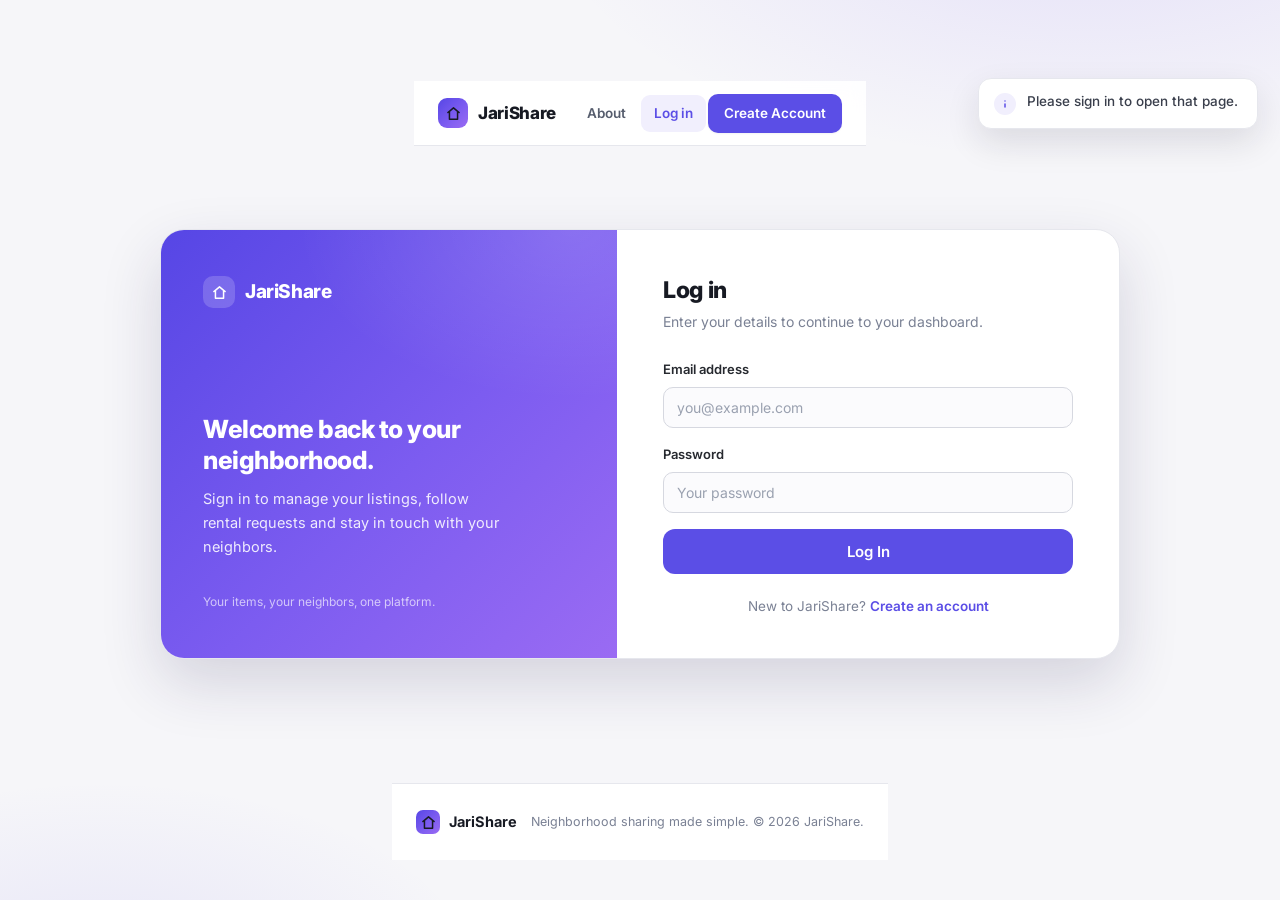
==== add-item.html @ c6f2d4e0 "Redesign JariShare UI/UX: professional design system, toast/modal flows, working item lifecycle" ====
<!DOCTYPE html>
<html lang="en" dir="ltr">
<head>
  <meta charset="UTF-8">
  <meta name="viewport" content="width=device-width, initial-scale=1.0">
  <title>JariShare — Post an Item</title>
  <link rel="icon" href="data:image/svg+xml,%3Csvg xmlns='http://www.w3.org/2000/svg' viewBox='0 0 32 32'%3E%3Crect width='32' height='32' rx='8' fill='%235B4EE6'/%3E%3Cpath d='M8 14.5 16 8l8 6.5M10.5 13.5V24h11V13.5' stroke='white' stroke-width='2.2' fill='none' stroke-linecap='round' stroke-linejoin='round'/%3E%3C/svg%3E">
  <link rel="preconnect" href="https://fonts.googleapis.com">
  <link rel="preconnect" href="https://fonts.gstatic.com" crossorigin>
  <link href="https://fonts.googleapis.com/css2?family=Inter:wght@400;500;600;700;800&display=swap" rel="stylesheet">
  <link rel="stylesheet" href="style.css">
</head>
<body id="page-add-item">

  <main class="page-shell">
    <a class="back-link" href="my-items.html">
      <svg width="13" height="13" viewBox="0 0 24 24" fill="none" stroke="currentColor" stroke-width="2.5" stroke-linecap="round" stroke-linejoin="round"><path d="m15 18-6-6 6-6"/></svg>
      My Items
    </a>

    <header class="page-header">
      <div>
        <h1 class="page-title" id="form-title">Post a new item</h1>
        <p class="page-subtitle" id="form-subtitle">Add a clear photo and the essentials — neighbors decide faster when they can see the item.</p>
      </div>
    </header>

    <form id="add-item-form" class="form-card" novalidate>

      <!-- Photo -->
      <div class="field">
        <label class="label">Photo</label>
        <label class="upload-box" id="upload-box" for="item-image-input">
          <input type="file" id="item-image-input" accept="image/*" hidden>
          <span class="upload-icon">
            <svg width="19" height="19" viewBox="0 0 24 24" fill="none" stroke="currentColor" stroke-width="2" stroke-linecap="round" stroke-linejoin="round"><path d="m22 15-4.5-4.5L6.5 21.5"/><rect x="2" y="2" width="20" height="20" rx="4"/><circle cx="8.5" cy="8.5" r="1.5"/></svg>
          </span>
          <span class="upload-title">Upload a photo</span>
          <span class="upload-hint">PNG or JPG — click to browse, or drag an image here</span>
        </label>
        <div class="preview-row" id="preview-row" hidden>
          <img id="image-preview" class="image-preview" alt="Selected photo preview">
          <div>
            <p class="preview-name">Photo selected</p>
            <p class="preview-meta">Click the box above to replace it</p>
          </div>
        </div>
      </div>

      <!-- Basics -->
      <div class="field">
        <label class="label" for="item-name">Item name <span class="req">*</span></label>
        <input type="text" id="item-name" class="input" placeholder="e.g. Cordless Drill, DSLR Camera…" required>
      </div>

      <div class="input-grid">
        <div class="field">
          <label class="label" for="item-category">Category</label>
          <select id="item-category" class="select">
            <option value="">Select…</option>
            <option value="Electronics">Electronics</option>
            <option value="Tools">Tools</option>
            <option value="Home & Kitchen">Home &amp; Kitchen</option>
            <option value="Outdoor">Outdoor</option>
            <option value="Other">Other</option>
          </select>
        </div>
        <div class="field">
          <label class="label" for="sharing-type">Sharing type</label>
          <select id="sharing-type" class="select">
            <option value="Rent">Rent</option>
            <option value="Borrow">Free borrow</option>
          </select>
        </div>
      </div>

      <div class="field">
        <label class="label" for="item-price">Price per day <span class="req">*</span></label>
        <div style="position:relative">
          <input type="number" id="item-price" class="input" min="0" step="1" placeholder="0" required style="padding-right:64px">
          <span style="position:absolute;right:14px;top:50%;transform:translateY(-50%);font-size:13px;color:var(--text-400);font-weight:600">EGP</span>
        </div>
        <p class="hint" id="price-hint">Set 0 if you're offering it for free.</p>
      </div>

      <!-- Details -->
      <div class="field">
        <label class="label" for="item-description">Description</label>
        <textarea id="item-description" class="textarea" rows="4" placeholder="Condition, accessories included, pickup spot, any usage rules…"></textarea>
      </div>

      <button type="submit" class="btn btn-primary btn-lg btn-block" id="save-item-btn">Publish Item</button>
    </form>
  </main>

  <script>
    let imageBase64 = "";
    let editIndex = null;
    const EDIT_FALLBACK = "images/tools.jpg.jpeg";

    const fileInput   = document.getElementById("item-image-input");
    const uploadBox   = document.getElementById("upload-box");
    const previewRow  = document.getElementById("preview-row");
    const imagePreview= document.getElementById("image-preview");
    const priceField  = document.getElementById("item-price");
    const sharingSel  = document.getElementById("sharing-type");
    const priceHint   = document.getElementById("price-hint");

    function logNotification(text) {
      const notifs = JSON.parse(localStorage.getItem("jariNotifications")) || [];
      notifs.unshift({ text: text, time: new Date().toLocaleString() });
      localStorage.setItem("jariNotifications", JSON.stringify(notifs.slice(0, 50)));
    }

    function showPreview(dataUrl) {
      imagePreview.src = dataUrl;
      previewRow.hidden = false;
    }

    function readFileAsDataURL(file) {
      const reader = new FileReader();
      reader.onload = function (e) {
        imageBase64 = e.target.result;
        showPreview(imageBase64);
      };
      reader.readAsDataURL(file);
    }

    /* Pick a photo */
    fileInput.addEventListener("change", function () {
      const file = fileInput.files[0];
      if (file && file.type.startsWith("image/")) readFileAsDataURL(file);
    });

    /* Drag & drop */
    ["dragover", "dragenter"].forEach(function (ev) {
      uploadBox.addEventListener(ev, function (e) {
        e.preventDefault();
        uploadBox.classList.add("dragging");
      });
    });
    ["dragleave", "dragend"].forEach(function (ev) {
      uploadBox.addEventListener(ev, function () { uploadBox.classList.remove("dragging"); });
    });
    uploadBox.addEventListener("drop", function (e) {
      e.preventDefault();
      uploadBox.classList.remove("dragging");
      const file = e.dataTransfer.files[0];
      if (file && file.type.startsWith("image/")) {
        const dt = new DataTransfer();
        dt.items.add(file);
        fileInput.files = dt.files;
        fileInput.dispatchEvent(new Event("change"));
      }
    });

    /* Free-borrow hint syncs with price */
    function syncPriceHint() {
      if (Number(priceField.value) === 0) {
        priceHint.textContent = "Listed for free — neighbors can borrow it at no cost.";
      } else {
        priceHint.textContent = "Set 0 if you're offering it for free.";
      }
    }
    priceField.addEventListener("input", syncPriceHint);

    /* Edit mode (?index=n) — prefill the form */
    (function loadForEdit() {
      const indexParam = new URLSearchParams(window.location.search).get("index");
      if (indexParam === null) return;

      const items = JSON.parse(localStorage.getItem("jariItems")) || [];
      const item  = items[Number(indexParam)];

      if (!item) return;
      editIndex = Number(indexParam);

      document.getElementById("form-title").textContent = "Edit item";
      document.getElementById("form-subtitle").textContent = "Update anything you like — the item keeps its current status.";
      document.getElementById("save-item-btn").textContent = "Save Changes";

      document.getElementById("item-name").value         = item.name;
      document.getElementById("item-category").value     = item.category || "";
      sharingSel.value                                   = item.sharingType === "Borrow" ? "Borrow" : "Rent";
      priceField.value                                   = item.price;
      document.getElementById("item-description").value  = item.description || "";

      if (item.image && item.image.startsWith("data:image")) {
        imageBase64 = item.image;
        showPreview(item.image);
      }
      syncPriceHint();
    })();

    /* Save */
    document.getElementById("add-item-form").addEventListener("submit", function (e) {
      e.preventDefault();

      const name = document.getElementById("item-name").value.trim();
      const price = priceField.value;

      if (name.length < 2) return Jari.toast("Please give the item a name.", "error");
      if (price === "") return Jari.toast("Please set a price per day (0 for free).", "error");

      const items = JSON.parse(localStorage.getItem("jariItems")) || [];

      if (editIndex !== null && items[editIndex]) {
        items[editIndex] = Object.assign({}, items[editIndex], {
          name: name,
          price: price,
          category: document.getElementById("item-category").value,
          sharingType: sharingSel.value,
          description: document.getElementById("item-description").value,
          image: imageBase64 || items[editIndex].image || EDIT_FALLBACK
        });
        logNotification('Your listing "' + name + '" was updated.');
        Jari.flash("Changes saved.");
      } else {
        items.push({
          name: name,
          price: price,
          category: document.getElementById("item-category").value,
          sharingType: sharingSel.value,
          description: document.getElementById("item-description").value,
          image: imageBase64 || EDIT_FALLBACK,
          status: "active"
        });
        logNotification('New listing "' + name + '" is now visible to neighbors.');
        Jari.flash("Your item is published and visible to neighbors.");
      }

      localStorage.setItem("jariItems", JSON.stringify(items));
      window.location.href = "my-items.html";
    });
  </script>

  <script src="components.js"></script>
</body>
</html>
---- style.css ----
/* ==========================================================
   JariShare Design System
   Palette: indigo primary, neutral slate scale, soft elevation
   ========================================================== */

:root {
  /* Brand */
  --primary: #5B4EE6;
  --primary-hover: #4A3DD1;
  --primary-soft: #F1EFFD;
  --primary-border: #DCD8F7;
  --gradient-brand: linear-gradient(135deg, #5646E5 0%, #7C5CF0 55%, #9A6BF3 100%);

  /* Status */
  --success: #15803D;
  --success-soft: #E7F6EC;
  --warning: #B45309;
  --warning-soft: #FEF3E2;
  --danger: #DC2626;
  --danger-soft: #FDECEC;
  --danger-border: #F8C9C9;

  /* Neutrals */
  --bg: #F6F6F9;
  --surface: #FFFFFF;
  --surface-2: #F1F2F6;
  --text-900: #171A23;
  --text-700: #3A3F4C;
  --text-600: #565D6D;
  --text-500: #7A8194;
  --text-400: #9AA1B0;
  --border: #E6E7ED;
  --border-strong: #D6D8E0;

  /* Elevation */
  --shadow-sm: 0 1px 2px rgba(23, 26, 35, 0.05);
  --shadow-md: 0 6px 18px rgba(23, 26, 35, 0.07);
  --shadow-lg: 0 14px 34px rgba(23, 26, 35, 0.11);
  --shadow-xl: 0 24px 60px rgba(37, 32, 79, 0.16);

  /* Shape */
  --r-sm: 8px;
  --r-md: 12px;
  --r-lg: 16px;
  --r-xl: 20px;
  --r-pill: 999px;

  --focus-ring: 0 0 0 3px rgba(91, 78, 230, 0.18);
}

* {
  margin: 0;
  padding: 0;
  box-sizing: border-box;
}

html { -webkit-text-size-adjust: 100%; }

body {
  font-family: "Inter", "Segoe UI", system-ui, -apple-system, sans-serif;
  background: var(--bg);
  color: var(--text-900);
  font-size: 15px;
  line-height: 1.6;
  -webkit-font-smoothing: antialiased;
  display: flex;
  flex-direction: column;
  min-height: 100vh;
}

img { display: block; max-width: 100%; }
a { color: var(--primary); }
button { font-family: inherit; }
h1, h2, h3, h4 { line-height: 1.25; letter-spacing: -0.015em; }

::selection { background: rgba(91, 78, 230, 0.2); }

/* ==========================================================
   Layout helpers
   ========================================================== */
.page-shell {
  width: 100%;
  max-width: 1040px;
  margin: 0 auto;
  padding: 34px 24px 60px;
  flex: 1;
}

.page-header {
  display: flex;
  align-items: flex-end;
  justify-content: space-between;
  gap: 18px;
  margin-bottom: 26px;
  flex-wrap: wrap;
}

.page-title { font-size: 26px; font-weight: 800; color: var(--text-900); }
.page-subtitle { font-size: 14px; color: var(--text-500); margin-top: 5px; max-width: 560px; }
.back-link {
  display: inline-flex; align-items: center; gap: 6px;
  font-size: 13px; font-weight: 600; color: var(--text-500);
  text-decoration: none; margin-bottom: 14px; transition: color .15s;
}
.back-link:hover { color: var(--primary); }

/* ==========================================================
   Buttons
   ========================================================== */
.btn {
  display: inline-flex; align-items: center; justify-content: center; gap: 8px;
  border: 0; cursor: pointer; text-decoration: none;
  padding: 11px 18px; border-radius: 10px;
  font-size: 14px; font-weight: 600; letter-spacing: 0;
  transition: background .18s, color .18s, border-color .18s, box-shadow .18s, transform .1s;
  white-space: nowrap;
}
.btn:active { transform: translateY(1px); }
.btn:focus-visible { outline: none; box-shadow: var(--focus-ring); }

.btn-primary { background: var(--primary); color: #fff; }
.btn-primary:hover { background: var(--primary-hover); box-shadow: var(--shadow-md); }
.btn-outline { background: var(--surface); color: var(--text-700); border: 1px solid var(--border-strong); }
.btn-outline:hover { border-color: var(--primary); color: var(--primary); background: var(--primary-soft); }
.btn-ghost { background: transparent; color: var(--text-600); }
.btn-ghost:hover { background: var(--surface-2); color: var(--text-900); }
.btn-danger { background: var(--danger-soft); color: var(--danger); }
.btn-danger:hover { background: #FAD9D9; }
.btn-danger-solid { background: var(--danger); color: #fff; }
.btn-danger-solid:hover { background: #C11C1C; box-shadow: var(--shadow-md); }
.btn-lg { padding: 13px 22px; font-size: 15px; border-radius: 12px; }
.btn-sm { padding: 8px 14px; font-size: 13px; border-radius: 9px; }
.btn-block { width: 100%; }

/* ==========================================================
   Forms
   ========================================================== */
.field { margin-bottom: 16px; }
.label { display: block; font-size: 13px; font-weight: 600; color: var(--text-800, #26292f); margin-bottom: 7px; }
.label .req { color: var(--text-400); font-weight: 500; }

.input, .select, .textarea {
  width: 100%; padding: 11px 13px;
  border: 1px solid var(--border-strong); border-radius: 10px;
  background: #FBFBFD; color: var(--text-900);
  font-size: 14px; font-family: inherit; outline: none;
  transition: border-color .18s, box-shadow .18s, background .18s;
}
.textarea { resize: vertical; min-height: 92px; }
.input:focus, .select:focus, .textarea:focus {
  background: #fff; border-color: var(--primary); box-shadow: var(--focus-ring);
}
.input::placeholder, .textarea::placeholder { color: var(--text-400); }

.select {
  appearance: none;
  background-image: url("data:image/svg+xml,%3Csvg xmlns='http://www.w3.org/2000/svg' width='12' height='12' viewBox='0 0 24 24' fill='none' stroke='%237A8194' stroke-width='2.5' stroke-linecap='round' stroke-linejoin='round'%3E%3Cpath d='m6 9 6 6 6-6'/%3E%3C/svg%3E");
  background-repeat: no-repeat;
  background-position: right 13px center;
  padding-right: 36px;
}

.input-grid { display: grid; grid-template-columns: 1fr 1fr; gap: 14px; }
.hint { font-size: 12px; color: var(--text-500); margin-top: 6px; }

/* ==========================================================
   Cards & shared surfaces
   ========================================================== */
.card {
  background: var(--surface);
  border: 1px solid var(--border);
  border-radius: var(--r-lg);
  box-shadow: var(--shadow-sm);
}

/* ==========================================================
   Navbar (injected by components.js)
   ========================================================== */
.navbar {
  position: sticky; top: 0; z-index: 900;
  background: rgba(255, 255, 255, 0.92);
  backdrop-filter: blur(10px);
  border-bottom: 1px solid var(--border);
}
.navbar-inner {
  max-width: 1120px; margin: 0 auto; padding: 0 24px;
  height: 64px; display: flex; align-items: center; justify-content: space-between; gap: 18px;
}
.nav-brand {
  display: inline-flex; align-items: center; gap: 10px;
  font-size: 17px; font-weight: 800; color: var(--text-900); text-decoration: none;
  letter-spacing: -0.02em;
}
.brand-mark {
  width: 30px; height: 30px; border-radius: 9px;
  background: var(--gradient-brand);
  display: grid; place-items: center; flex: none;
}
.nav-links { display: flex; align-items: center; gap: 2px; flex-wrap: wrap; }
.nav-link {
  padding: 8px 13px; border-radius: 9px;
  font-size: 13.5px; font-weight: 600; color: var(--text-600); text-decoration: none;
  transition: color .15s, background .15s;
}
.nav-link:hover { color: var(--primary); background: var(--primary-soft); }
.nav-link.active { color: var(--primary); background: var(--primary-soft); }
.nav-logout {
  padding: 8px 13px; border-radius: 9px; border: 0; background: none; cursor: pointer;
  font-size: 13.5px; font-weight: 600; color: var(--text-500); transition: color .15s, background .15s;
  font-family: inherit;
}
.nav-logout:hover { color: var(--danger); background: var(--danger-soft); }
.btn-nav-add {
  padding: 9px 16px; border-radius: 10px;
  background: var(--primary); color: #fff !important;
  font-size: 13.5px; font-weight: 600; text-decoration: none;
  transition: background .18s, box-shadow .18s;
  box-shadow: var(--shadow-sm);
}
.btn-nav-add:hover { background: var(--primary-hover); box-shadow: var(--shadow-md); color: #fff !important; }
.nav-divider { width: 1px; height: 22px; background: var(--border); margin: 0 8px; }

/* ==========================================================
   Footer (injected by components.js)
   ========================================================== */
.footer { background: var(--surface); border-top: 1px solid var(--border); margin-top: auto; }
.footer-inner {
  max-width: 1120px; margin: 0 auto; padding: 26px 24px;
  display: flex; align-items: center; justify-content: space-between; gap: 14px; flex-wrap: wrap;
}
.footer-brand { display: inline-flex; align-items: center; gap: 9px; font-weight: 700; font-size: 14.5px; color: var(--text-900); }
.footer-brand .brand-mark { width: 24px; height: 24px; border-radius: 7px; }
.footer-copy { font-size: 12.5px; color: var(--text-500); }

/* ==========================================================
   Toasts (injected by components.js)
   ========================================================== */
.toast-wrap {
  position: fixed; top: 78px; right: 22px; z-index: 1400;
  display: flex; flex-direction: column; gap: 10px; pointer-events: none;
}
.toast {
  display: flex; align-items: flex-start; gap: 11px;
  min-width: 280px; max-width: 360px;
  background: var(--surface); border: 1px solid var(--border);
  border-radius: 13px; box-shadow: var(--shadow-lg);
  padding: 13px 15px;
  animation: toast-in .28s cubic-bezier(.2, .9, .3, 1.2);
  pointer-events: auto;
}
.toast.leaving { animation: toast-out .24s ease forwards; }
.toast-icon {
  width: 22px; height: 22px; border-radius: 50%; flex: none;
  display: grid; place-items: center; margin-top: 1px;
}
.toast-msg { font-size: 13.5px; font-weight: 500; color: var(--text-700); line-height: 1.45; }
.toast-success .toast-icon { background: var(--success-soft); color: var(--success); }
.toast-error .toast-icon { background: var(--danger-soft); color: var(--danger); }
.toast-info .toast-icon { background: var(--primary-soft); color: var(--primary); }
@keyframes toast-in { from { opacity: 0; transform: translateY(-8px) scale(.97); } to { opacity: 1; transform: none; } }
@keyframes toast-out { to { opacity: 0; transform: translateY(-6px); } }

/* ==========================================================
   Modal confirm (injected by components.js)
   ========================================================== */
.modal-overlay {
  position: fixed; inset: 0; z-index: 1500;
  background: rgba(18, 16, 40, 0.5);
  display: grid; place-items: center; padding: 20px;
  animation: fade-in .16s ease;
}
.modal-card {
  width: min(420px, 100%);
  background: var(--surface); border-radius: 18px;
  box-shadow: var(--shadow-xl);
  padding: 26px;
  animation: modal-in .2s cubic-bezier(.2, .9, .3, 1.15);
}
.modal-title { font-size: 17px; font-weight: 700; color: var(--text-900); }
.modal-text { font-size: 14px; color: var(--text-600); margin-top: 9px; line-height: 1.6; }
.modal-actions { display: flex; justify-content: flex-end; gap: 10px; margin-top: 24px; }
@keyframes fade-in { from { opacity: 0; } }
@keyframes modal-in { from { opacity: 0; transform: translateY(10px) scale(.98); } to { opacity: 1; transform: none; } }

/* ==========================================================
   Auth pages — Register & Login (split card)
   ========================================================== */
.auth-page {
  min-height: 100vh;
  display: grid; place-items: center;
  padding: 40px 20px;
  background:
    radial-gradient(900px 420px at 85% -10%, rgba(122, 92, 243, 0.14), transparent 60%),
    radial-gradient(700px 380px at 8% 110%, rgba(91, 78, 230, 0.10), transparent 55%),
    var(--bg);
}

.auth-card {
  display: flex;
  width: 100%; max-width: 960px;
  background: var(--surface);
  border: 1px solid var(--border);
  border-radius: 24px; overflow: hidden;
  box-shadow: var(--shadow-xl);
}

.auth-banner {
  flex: 1;
  background: var(--gradient-brand);
  color: #fff;
  padding: 46px 42px;
  display: flex; flex-direction: column;
  position: relative;
}
.auth-banner::after {
  content: ""; position: absolute; inset: 0;
  background: radial-gradient(420px 260px at 90% 0%, rgba(255,255,255,.14), transparent 65%);
  pointer-events: none;
}
.auth-brand {
  display: inline-flex; align-items: center; gap: 10px;
  font-size: 19px; font-weight: 800; letter-spacing: -0.02em;
  position: relative; z-index: 1;
}
.auth-brand .brand-mark { background: rgba(255,255,255,.18); width: 32px; height: 32px; border-radius: 10px; }
.auth-banner-main { margin-top: auto; position: relative; z-index: 1; }
.auth-banner-title { font-size: 25px; font-weight: 800; letter-spacing: -0.02em; margin-bottom: 10px; }
.auth-banner-text { font-size: 14.5px; line-height: 1.65; color: rgba(255,255,255,.88); max-width: 300px; }
.auth-points { list-style: none; margin-top: 26px; display: flex; flex-direction: column; gap: 13px; position: relative; z-index: 1; }
.auth-points li { display: flex; align-items: flex-start; gap: 10px; font-size: 13.5px; font-weight: 500; color: rgba(255,255,255,.94); }
.point-icon {
  width: 19px; height: 19px; border-radius: 50%; flex: none; margin-top: 1px;
  background: rgba(255,255,255,.18);
  display: grid; place-items: center;
}
.auth-banner-foot { margin-top: 34px; font-size: 12px; color: rgba(255,255,255,.66); position: relative; z-index: 1; }

.auth-form-side {
  flex: 1.1;
  padding: 46px 46px 40px;
  display: flex; flex-direction: column; justify-content: center;
}
.auth-title { font-size: 23px; font-weight: 800; color: var(--text-900); letter-spacing: -0.02em; }
.auth-subtitle { font-size: 14px; color: var(--text-500); margin: 6px 0 26px; }
.auth-alt {
  margin-top: 22px; font-size: 13.5px; color: var(--text-500); text-align: center;
}
.auth-alt a { color: var(--primary); font-weight: 600; text-decoration: none; }
.auth-alt a:hover { text-decoration: underline; }

/* ==========================================================
   Add Item page
   ========================================================== */
.form-card {
  width: 100%; max-width: 720px;
  margin: 0 auto;
  background: var(--surface);
  border: 1px solid var(--border);
  border-radius: var(--r-xl);
  box-shadow: var(--shadow-sm);
  padding: 32px;
}

.upload-box {
  border: 2px dashed #C9C2F4;
  background: #F8F7FF;
  border-radius: var(--r-lg);
  padding: 34px 20px;
  text-align: center;
  cursor: pointer;
  transition: border-color .18s, background .18s;
  display: block;
  margin-bottom: 16px;
}
.upload-box:hover, .upload-box.dragging { border-color: var(--primary); background: #F0EDFF; }
.upload-icon {
  width: 44px; height: 44px; margin: 0 auto 12px;
  border-radius: 50%;
  background: var(--primary-soft); color: var(--primary);
  display: grid; place-items: center;
}
.upload-title { font-size: 14px; font-weight: 700; color: var(--primary); }
.upload-hint { font-size: 12.5px; color: var(--text-500); margin-top: 5px; }
.preview-row { display: flex; align-items: center; gap: 12px; margin: -6px 0 18px; }
.image-preview {
  width: 88px; height: 88px;
  border-radius: var(--r-md); object-fit: cover;
  border: 1px solid var(--border);
  background: var(--surface-2);
}
.preview-name { font-size: 13px; font-weight: 600; color: var(--text-700); }
.preview-meta { font-size: 12px; color: var(--text-500); margin-top: 3px; }

/* ==========================================================
   My Items page
   ========================================================== */
.tabs {
  display: inline-flex;
  background: var(--surface-2);
  border-radius: 12px;
  padding: 4px; gap: 2px;
  margin-bottom: 22px;
}
.tab {
  border: 0; background: transparent; cursor: pointer;
  padding: 8px 16px; border-radius: 9px;
  font-size: 13px; font-weight: 600; color: var(--text-600);
  transition: color .15s;
  display: inline-flex; align-items: center; gap: 7px;
  font-family: inherit;
}
.tab:hover { color: var(--text-900); }
.tab.active { background: var(--surface); color: var(--text-900); box-shadow: var(--shadow-sm); }
.tab .dot { width: 8px; height: 8px; border-radius: 50%; display: inline-block; }
.dot-all { background: var(--text-400); }
.dot-active { background: #22C55E; }
.dot-pending { background: #F59E0B; }
.dot-unavailable { background: #B6BCC9; }

.items-list { display: flex; flex-direction: column; gap: 12px; }
.item-card {
  display: flex; align-items: center; gap: 16px;
  background: var(--surface);
  border: 1px solid var(--border);
  border-radius: var(--r-lg);
  padding: 14px 16px;
  transition: box-shadow .18s, border-color .18s;
}
.item-card:hover { border-color: var(--primary-border); box-shadow: var(--shadow-md); }
.item-thumb {
  width: 64px; height: 64px; flex: none;
  border-radius: var(--r-md); object-fit: cover;
  background: var(--surface-2);
  border: 1px solid var(--border);
}
.item-info { flex: 1; min-width: 0; }
.item-name { font-size: 15px; font-weight: 700; color: var(--text-900); overflow: hidden; text-overflow: ellipsis; white-space: nowrap; }
.item-price { font-size: 13px; font-weight: 700; color: var(--primary); margin-top: 3px; }
.item-cat { font-size: 12px; color: var(--text-500); margin-top: 2px; }

.status-select {
  border: 0; cursor: pointer;
  padding: 8px 32px 8px 30px;
  border-radius: var(--r-pill);
  font-size: 12.5px; font-weight: 700; font-family: inherit;
  appearance: none;
  background-repeat: no-repeat;
  background-position: right 12px center;
  background-size: 11px;
  transition: filter .15s;
}
.status-select:hover { filter: brightness(.97); }
.status-select:focus-visible { outline: none; box-shadow: var(--focus-ring); }
.st-active {
  background-color: var(--success-soft); color: var(--success);
  background-image: url("data:image/svg+xml,%3Csvg xmlns='http://www.w3.org/2000/svg' width='11' height='11' viewBox='0 0 24 24' fill='none' stroke='%2315803D' stroke-width='3' stroke-linecap='round' stroke-linejoin='round'%3E%3Cpath d='m6 9 6 6 6-6'/%3E%3C/svg%3E");
}
.st-pending {
  background-color: var(--warning-soft); color: var(--warning);
  background-image: url("data:image/svg+xml,%3Csvg xmlns='http://www.w3.org/2000/svg' width='11' height='11' viewBox='0 0 24 24' fill='none' stroke='%23B45309' stroke-width='3' stroke-linecap='round' stroke-linejoin='round'%3E%3Cpath d='m6 9 6 6 6-6'/%3E%3C/svg%3E");
}
.st-unavailable {
  background-color: #EEF0F4; color: #5B6472;
  background-image: url("data:image/svg+xml,%3Csvg xmlns='http://www.w3.org/2000/svg' width='11' height='11' viewBox='0 0 24 24' fill='none' stroke='%235B6472' stroke-width='3' stroke-linecap='round' stroke-linejoin='round'%3E%3Cpath d='m6 9 6 6 6-6'/%3E%3C/svg%3E");
}

.item-actions { display: flex; gap: 8px; }
.icon-btn {
  width: 34px; height: 34px; flex: none;
  border: 1px solid var(--border-strong); border-radius: 10px;
  background: var(--surface); color: var(--text-500);
  display: grid; place-items: center;
  cursor: pointer; transition: color .15s, border-color .15s, background .15s;
}
.icon-btn:hover { color: var(--primary); border-color: var(--primary-border); background: var(--primary-soft); }
.icon-btn.danger:hover { color: var(--danger); border-color: var(--danger-border); background: var(--danger-soft); }
.icon-btn:focus-visible { outline: none; box-shadow: var(--focus-ring); }

/* Empty state */
.empty-state {
  border: 1.5px dashed var(--border-strong);
  border-radius: var(--r-lg);
  background: rgba(255, 255, 255, 0.6);
  padding: 48px 24px;
  text-align: center;
}
.empty-icon {
  width: 52px; height: 52px; margin: 0 auto 14px;
  border-radius: 50%;
  background: var(--surface-2); color: var(--text-400);
  display: grid; place-items: center;
}
.empty-title { font-size: 15.5px; font-weight: 700; color: var(--text-800, #26292f); }
.empty-text { font-size: 13.5px; color: var(--text-500); margin-top: 6px; }
.empty-action { margin-top: 20px; }

/* ==========================================================
   Dashboard
   ========================================================== */
.dash {
  display: flex;
  width: 100%;
  max-width: 1120px; margin: 0 auto;
  padding: 0 24px;
  gap: 30px;
  flex: 1;
  min-height: calc(100vh - 65px);
}
.sidebar {
  width: 246px; flex: none;
  padding: 26px 0 30px;
  display: flex; flex-direction: column;
}
.side-user { display: flex; align-items: center; gap: 12px; padding: 0 4px 20px; border-bottom: 1px solid var(--border); margin-bottom: 14px; }
.side-avatar {
  width: 42px; height: 42px; flex: none;
  border-radius: 50%;
  background: var(--gradient-brand);
  color: #fff; font-size: 15px; font-weight: 700;
  display: grid; place-items: center;
}
.side-name { font-size: 14px; font-weight: 700; color: var(--text-900); }
.side-email { font-size: 12px; color: var(--text-500); overflow: hidden; text-overflow: ellipsis; max-width: 150px; }
.side-menu { display: flex; flex-direction: column; gap: 3px; }
.menu-item {
  display: flex; align-items: center; gap: 11px;
  padding: 10px 12px; border-radius: 10px;
  font-size: 13.5px; font-weight: 600; color: var(--text-700);
  text-decoration: none;
  transition: background .15s, color .15s;
}
.menu-item svg { flex: none; color: var(--text-500); transition: color .15s; }
.menu-item:hover { background: var(--surface-2); color: var(--text-900); }
.menu-item:hover svg { color: var(--text-700); }
.menu-item.active { background: var(--primary-soft); color: var(--primary); }
.menu-item.active svg { color: var(--primary); }
.side-logout {
  margin-top: auto;
  display: flex; align-items: center; gap: 11px;
  padding: 10px 12px; border-radius: 10px;
  font-size: 13.5px; font-weight: 600;
  color: var(--text-500); background: none; border: 0; cursor: pointer;
  transition: background .15s, color .15s;
  font-family: inherit;
}
.side-logout:hover { background: var(--danger-soft); color: var(--danger); }

.dash-main { flex: 1; padding: 26px 0 50px; min-width: 0; }
.dash-title { font-size: 25px; font-weight: 800; color: var(--text-900); letter-spacing: -0.02em; }
.dash-subtitle { font-size: 14px; color: var(--text-500); margin: 5px 0 26px; }

.stats-grid {
  display: grid; grid-template-columns: repeat(3, 1fr); gap: 16px;
  margin-bottom: 26px;
}
.stat-card {
  background: var(--surface);
  border: 1px solid var(--border);
  border-radius: var(--r-lg);
  padding: 20px;
  display: flex; flex-direction: column; gap: 12px;
  transition: box-shadow .18s, border-color .18s;
}
.stat-card:hover { border-color: var(--primary-border); box-shadow: var(--shadow-md); }
.stat-head { display: flex; align-items: center; justify-content: space-between; }
.stat-label { font-size: 12.5px; font-weight: 600; color: var(--text-500); }
.stat-icon {
  width: 38px; height: 38px; border-radius: 11px;
  display: grid; place-items: center;
}
.stat-icon.primary { background: var(--primary-soft); color: var(--primary); }
.stat-icon.success { background: var(--success-soft); color: var(--success); }
.stat-icon.warning { background: var(--warning-soft); color: var(--warning); }
.stat-value { font-size: 28px; font-weight: 800; color: var(--text-900); letter-spacing: -0.02em; }
.stat-note { font-size: 12px; color: var(--text-400); }

.activity-card {
  background: var(--surface);
  border: 1px solid var(--border);
  border-radius: var(--r-lg);
  padding: 22px 24px;
}
.activity-head { display: flex; align-items: center; justify-content: space-between; margin-bottom: 8px; }
.activity-title { font-size: 15px; font-weight: 700; color: var(--text-900); }
.activity-link { font-size: 12.5px; font-weight: 600; color: var(--primary); text-decoration: none; }
.activity-row {
  display: flex; align-items: flex-start; gap: 12px;
  padding: 13px 0; border-bottom: 1px solid var(--border);
}
.activity-row:last-child { border-bottom: 0; }
.act-dot { width: 8px; height: 8px; border-radius: 50%; background: var(--primary); flex: none; margin-top: 7px; }
.act-text { font-size: 13.5px; color: var(--text-700); line-height: 1.5; }
.act-time { font-size: 12px; color: var(--text-400); margin-top: 2px; }

/* ==========================================================
   Messages & notifications
   ========================================================== */
.msg-row {
  display: flex; align-items: flex-start; gap: 14px;
  padding: 15px 4px;
  border-bottom: 1px solid var(--border);
}
.msg-row:last-child { border-bottom: 0; }
.msg-avatar {
  width: 42px; height: 42px; flex: none;
  border-radius: 50%;
  background: var(--surface-2);
  color: var(--text-600); font-size: 14px; font-weight: 700;
  display: grid; place-items: center;
}
.msg-avatar.accent { background: var(--primary-soft); color: var(--primary); }
.msg-body { flex: 1; min-width: 0; }
.msg-name { font-size: 14px; font-weight: 700; color: var(--text-900); }
.msg-text { font-size: 13.5px; color: var(--text-600); margin-top: 3px; line-height: 1.5; }
.msg-time { font-size: 12px; color: var(--text-400); margin-top: 4px; }

.panels-note { font-size: 12.5px; color: var(--text-400); margin-top: 18px; text-align: center; }

/* ==========================================================
   About page
   ========================================================== */
.about-hero { text-align: center; padding: 52px 0 44px; }
.about-kicker {
  display: inline-flex; align-items: center; gap: 7px;
  font-size: 12px; font-weight: 700; letter-spacing: .08em; text-transform: uppercase;
  color: var(--primary);
  background: var(--primary-soft);
  padding: 7px 14px; border-radius: var(--r-pill);
  margin-bottom: 18px;
}
.about-title { font-size: 34px; font-weight: 800; letter-spacing: -0.03em; color: var(--text-900); }
.about-lead { font-size: 16px; color: var(--text-600); max-width: 640px; margin: 14px auto 0; line-height: 1.75; }

.values-grid {
  display: grid; grid-template-columns: repeat(3, 1fr); gap: 18px;
  margin: 10px 0 34px;
}
.value-card {
  background: var(--surface);
  border: 1px solid var(--border);
  border-radius: 18px;
  padding: 26px 24px;
  transition: box-shadow .18s, border-color .18s, transform .18s;
}
.value-card:hover { border-color: var(--primary-border); box-shadow: var(--shadow-md); transform: translateY(-2px); }
.value-icon {
  width: 44px; height: 44px; border-radius: 12px;
  background: var(--primary-soft); color: var(--primary);
  display: grid; place-items: center;
  margin-bottom: 16px;
}
.value-title { font-size: 15.5px; font-weight: 700; color: var(--text-900); }
.value-text { font-size: 13.5px; color: var(--text-600); margin-top: 7px; line-height: 1.65; }

.about-cta {
  background: var(--gradient-brand);
  border-radius: 22px;
  padding: 44px 32px;
  text-align: center;
  color: #fff;
  position: relative; overflow: hidden;
}
.about-cta::after {
  content: ""; position: absolute; inset: 0;
  background: radial-gradient(500px 260px at 80% 0%, rgba(255,255,255,.16), transparent 60%);
  pointer-events: none;
}
.cta-title { font-size: 24px; font-weight: 800; letter-spacing: -0.02em; position: relative; }
.cta-text { font-size: 14.5px; color: rgba(255,255,255,.86); margin: 10px auto 0; max-width: 480px; position: relative; }
.cta-actions { display: flex; justify-content: center; gap: 12px; margin-top: 26px; position: relative; }
.cta-btn-light { background: #fff; color: var(--primary); }
.cta-btn-light:hover { background: #F1EFFD; box-shadow: var(--shadow-lg); }
.cta-btn-outline {
  background: transparent; color: #fff;
  box-shadow: inset 0 0 0 1.5px rgba(255,255,255,.45);
}
.cta-btn-outline:hover { background: rgba(255,255,255,.12); }

/* ==========================================================
   Responsive
   ========================================================== */
[hidden] { display: none !important; }

@media (max-width: 960px) {
  .values-grid { grid-template-columns: 1fr; }
  .auth-card { flex-direction: column; max-width: 560px; }
  .auth-banner { padding: 32px 34px; }
  .auth-banner-main { margin-top: 18px; }
  .auth-points { margin-top: 18px; }
  .auth-banner-foot { margin-top: 26px; }
  .auth-form-side { padding: 34px 30px; }
  .stats-grid { grid-template-columns: 1fr; }
}

@media (max-width: 760px) {
  .navbar-inner { padding: 0 16px; height: auto; padding-top: 10px; padding-bottom: 10px; flex-wrap: wrap; }
  .dash { flex-direction: column; padding: 0 16px; gap: 0; }
  .sidebar { width: 100%; padding-top: 18px; border-bottom: 1px solid var(--border); }
  .side-menu { flex-direction: row; flex-wrap: wrap; gap: 6px; padding-bottom: 12px; }
  .side-user { border-bottom: 0; padding-bottom: 8px; }
  .dash-main { padding-top: 20px; }
  .page-shell { padding: 24px 16px 46px; }
  .input-grid { grid-template-columns: 1fr; }
  .item-card { flex-wrap: wrap; }
  .item-actions { width: 100%; justify-content: flex-end; }
  .toast-wrap { right: 12px; left: 12px; }
  .toast { max-width: none; }
}

@media (max-width: 520px) {
  .nav-links { gap: 0; }
  .navbar .nav-link { padding: 7px 9px; font-size: 12.5px; }
  .btn-nav-add { padding: 8px 12px; font-size: 12.5px; }
}
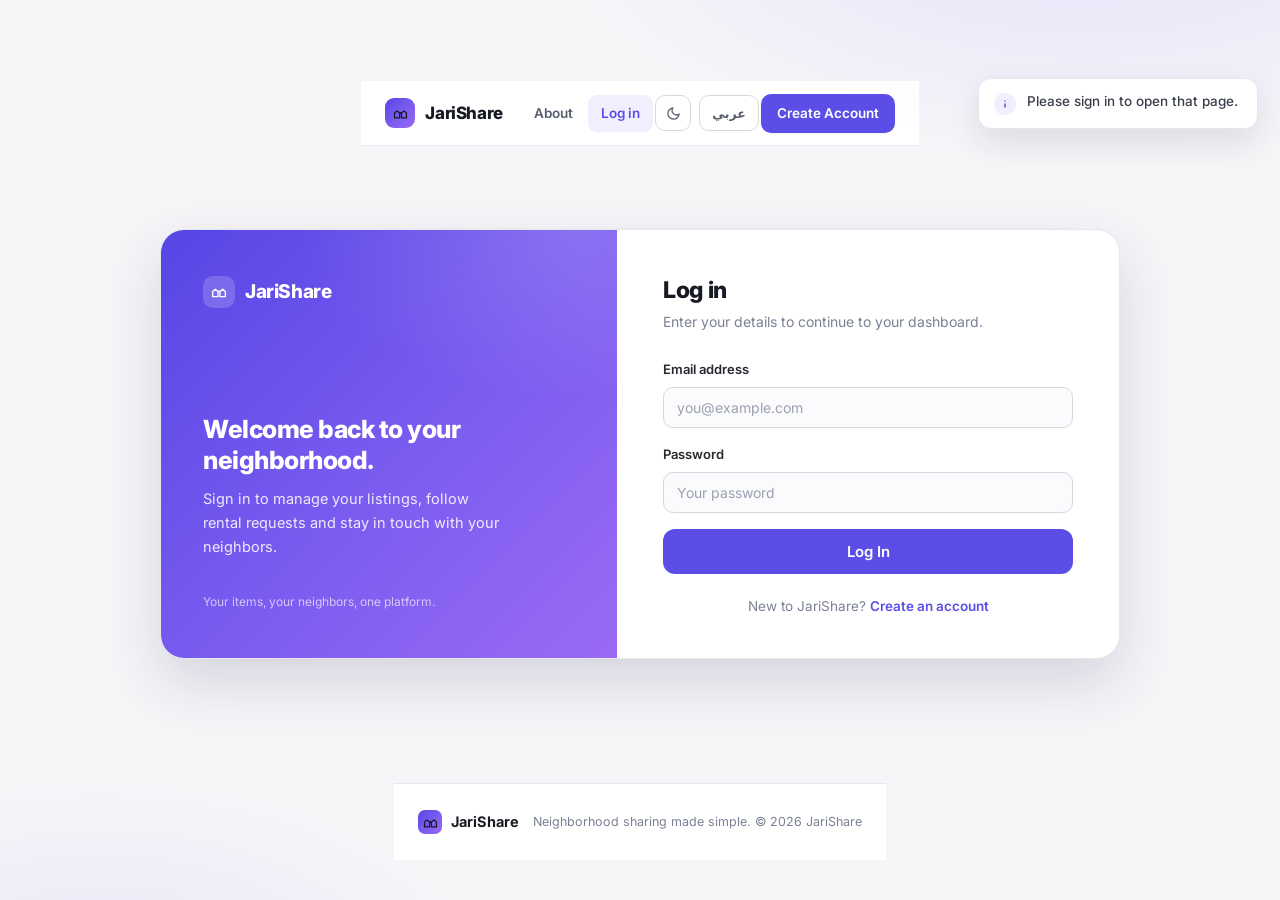
==== commit d62d304c: "Add dark/light theme, EN/AR translation with RTL, responsive nav and animated logo" ====
--- a/add-item.html
+++ b/add-item.html
@@ -4,236 +4,282 @@
   <meta charset="UTF-8">
   <meta name="viewport" content="width=device-width, initial-scale=1.0">
   <title>JariShare — Post an Item</title>
-  <link rel="icon" href="data:image/svg+xml,%3Csvg xmlns='http://www.w3.org/2000/svg' viewBox='0 0 32 32'%3E%3Crect width='32' height='32' rx='8' fill='%235B4EE6'/%3E%3Cpath d='M8 14.5 16 8l8 6.5M10.5 13.5V24h11V13.5' stroke='white' stroke-width='2.2' fill='none' stroke-linecap='round' stroke-linejoin='round'/%3E%3C/svg%3E">
+  <link rel="icon" href="data:image/svg+xml,%3Csvg xmlns='http://www.w3.org/2000/svg' viewBox='0 0 32 32'%3E%3Crect width='32' height='32' rx='8' fill='%235B4EE6'/%3E%3Cpath d='M6 16 16 8l10 8M10 15v9h12v-9' stroke='white' stroke-width='2.2' fill='none' stroke-linecap='round' stroke-linejoin='round'/%3E%3C/svg%3E">
+  <script>
+    /* Apply saved theme before first paint */
+    (function () {
+      try {
+        var t = localStorage.getItem("jariTheme");
+        if (t !== "dark" && t !== "light") t = window.matchMedia && window.matchMedia("(prefers-color-scheme: dark)").matches ? "dark" : "light";
+        document.documentElement.setAttribute("data-theme", t);
+      } catch (e) {}
+    })();
+  </script>
   <link rel="preconnect" href="https://fonts.googleapis.com">
   <link rel="preconnect" href="https://fonts.gstatic.com" crossorigin>
-  <link href="https://fonts.googleapis.com/css2?family=Inter:wght@400;500;600;700;800&display=swap" rel="stylesheet">
+  <link href="https://fonts.googleapis.com/css2?family=Cairo:wght@400;500;600;700;800&family=Inter:wght@400;500;600;700;800&display=swap" rel="stylesheet">
   <link rel="stylesheet" href="style.css">
+  <script src="lang.js"></script>
 </head>
-<body id="page-add-item">
-
+<body>
   <main class="page-shell">
-    <a class="back-link" href="my-items.html">
-      <svg width="13" height="13" viewBox="0 0 24 24" fill="none" stroke="currentColor" stroke-width="2.5" stroke-linecap="round" stroke-linejoin="round"><path d="m15 18-6-6 6-6"/></svg>
-      My Items
+    <a class="back-link" id="back-link" href="my-items.html">
+      <svg width="15" height="15" viewBox="0 0 24 24" fill="none" stroke="currentColor" stroke-width="2.2" stroke-linecap="round" stroke-linejoin="round"><path d="m15 18-6-6 6-6"/></svg>
+      <span id="back-label" data-i18n="addItem.backMyItems">My Items</span>
     </a>
 
-    <header class="page-header">
+    <div class="page-header">
       <div>
         <h1 class="page-title" id="form-title">Post a new item</h1>
         <p class="page-subtitle" id="form-subtitle">Add a clear photo and the essentials — neighbors decide faster when they can see the item.</p>
       </div>
-    </header>
-
-    <form id="add-item-form" class="form-card" novalidate>
-
-      <!-- Photo -->
-      <div class="field">
-        <label class="label">Photo</label>
-        <label class="upload-box" id="upload-box" for="item-image-input">
-          <input type="file" id="item-image-input" accept="image/*" hidden>
-          <span class="upload-icon">
-            <svg width="19" height="19" viewBox="0 0 24 24" fill="none" stroke="currentColor" stroke-width="2" stroke-linecap="round" stroke-linejoin="round"><path d="m22 15-4.5-4.5L6.5 21.5"/><rect x="2" y="2" width="20" height="20" rx="4"/><circle cx="8.5" cy="8.5" r="1.5"/></svg>
-          </span>
-          <span class="upload-title">Upload a photo</span>
-          <span class="upload-hint">PNG or JPG — click to browse, or drag an image here</span>
-        </label>
-        <div class="preview-row" id="preview-row" hidden>
-          <img id="image-preview" class="image-preview" alt="Selected photo preview">
-          <div>
-            <p class="preview-name">Photo selected</p>
-            <p class="preview-meta">Click the box above to replace it</p>
-          </div>
+    </div>
+
+    <form id="item-form" novalidate>
+      <div class="form-card">
+        <div class="field">
+          <label class="label" for="item-photo" data-i18n="addItem.photo">Photo</label>
+          <div class="upload-box" id="upload-box" role="button" tabindex="0">
+            <input type="file" id="item-photo" accept="image/png,image/jpeg,image/jpg,image/webp" hidden>
+            <span class="upload-icon" id="upload-icon">
+              <svg width="18" height="18" viewBox="0 0 24 24" fill="none" stroke="currentColor" stroke-width="1.9" stroke-linecap="round" stroke-linejoin="round"><path d="M21 15v4a2 2 0 0 1-2 2H5a2 2 0 0 1-2-2v-4"/><path d="m17 8-5-5-5 5M12 3v12"/></svg>
+            </span>
+            <img id="upload-preview" alt="" style="display:none;position:absolute;inset:0;width:100%;height:100%;object-fit:cover">
+            <div class="upload-text">
+              <span class="upload-title" id="upload-title" data-i18n="addItem.uploadTitle">Upload a photo</span>
+              <span class="upload-hint" id="upload-hint" data-i18n="addItem.uploadHint">PNG or JPG — click to browse, or drag an image here</span>
+            </div>
+          </div>
+          <p class="hint" id="photo-meta"></p>
+        </div>
+
+        <div class="field">
+          <label class="label" for="item-name"><span data-i18n="addItem.nameLabel">Item name</span> <span class="req">*</span></label>
+          <input type="text" id="item-name" class="input" data-i18n-ph="addItem.namePh" placeholder="e.g. Cordless Drill, DSLR Camera…">
+        </div>
+
+        <div class="input-grid">
+          <div class="field">
+            <label class="label" for="item-category" data-i18n="addItem.category">Category</label>
+            <select id="item-category" class="select">
+              <option value="" data-i18n="addItem.selectPh">Select…</option>
+              <option value="Electronics" data-i18n="cat.electronics">Electronics</option>
+              <option value="Tools" data-i18n="cat.tools">Tools</option>
+              <option value="Home &amp; Kitchen" data-i18n="cat.home">Home &amp; Kitchen</option>
+              <option value="Outdoor" data-i18n="cat.outdoor">Outdoor</option>
+              <option value="Other" data-i18n="cat.other">Other</option>
+            </select>
+          </div>
+          <div class="field">
+            <label class="label" for="item-sharing" data-i18n="addItem.sharing">Sharing type</label>
+            <select id="item-sharing" class="select">
+              <option value="rent" data-i18n="share.rent">Rent</option>
+              <option value="borrow" data-i18n="share.borrow">Free borrow</option>
+            </select>
+          </div>
+        </div>
+
+        <div class="field">
+          <label class="label" for="item-price" data-i18n="addItem.price">Price per day</label>
+          <div class="price-row">
+            <input type="number" id="item-price" class="input" min="0" step="1" placeholder="0">
+            <span class="price-unit" data-i18n="addItem.currency">EGP</span>
+          </div>
+          <p class="hint" id="price-hint" data-i18n="addItem.priceHint">Set 0 if you're offering it for free.</p>
+        </div>
+
+        <div class="field">
+          <label class="label" for="item-desc" data-i18n="addItem.desc">Description</label>
+          <textarea id="item-desc" class="input textarea" rows="4" data-i18n-ph="addItem.descPh" placeholder="Condition, accessories included, pickup spot, any usage rules…"></textarea>
+        </div>
+
+        <div class="form-actions">
+          <button type="submit" class="btn btn-primary btn-lg" id="submit-btn">Publish Item</button>
         </div>
       </div>
-
-      <!-- Basics -->
-      <div class="field">
-        <label class="label" for="item-name">Item name <span class="req">*</span></label>
-        <input type="text" id="item-name" class="input" placeholder="e.g. Cordless Drill, DSLR Camera…" required>
-      </div>
-
-      <div class="input-grid">
-        <div class="field">
-          <label class="label" for="item-category">Category</label>
-          <select id="item-category" class="select">
-            <option value="">Select…</option>
-            <option value="Electronics">Electronics</option>
-            <option value="Tools">Tools</option>
-            <option value="Home & Kitchen">Home &amp; Kitchen</option>
-            <option value="Outdoor">Outdoor</option>
-            <option value="Other">Other</option>
-          </select>
-        </div>
-        <div class="field">
-          <label class="label" for="sharing-type">Sharing type</label>
-          <select id="sharing-type" class="select">
-            <option value="Rent">Rent</option>
-            <option value="Borrow">Free borrow</option>
-          </select>
-        </div>
-      </div>
-
-      <div class="field">
-        <label class="label" for="item-price">Price per day <span class="req">*</span></label>
-        <div style="position:relative">
-          <input type="number" id="item-price" class="input" min="0" step="1" placeholder="0" required style="padding-right:64px">
-          <span style="position:absolute;right:14px;top:50%;transform:translateY(-50%);font-size:13px;color:var(--text-400);font-weight:600">EGP</span>
-        </div>
-        <p class="hint" id="price-hint">Set 0 if you're offering it for free.</p>
-      </div>
-
-      <!-- Details -->
-      <div class="field">
-        <label class="label" for="item-description">Description</label>
-        <textarea id="item-description" class="textarea" rows="4" placeholder="Condition, accessories included, pickup spot, any usage rules…"></textarea>
-      </div>
-
-      <button type="submit" class="btn btn-primary btn-lg btn-block" id="save-item-btn">Publish Item</button>
     </form>
   </main>
 
+  <script src="components.js"></script>
   <script>
-    let imageBase64 = "";
-    let editIndex = null;
-    const EDIT_FALLBACK = "images/tools.jpg.jpeg";
-
-    const fileInput   = document.getElementById("item-image-input");
-    const uploadBox   = document.getElementById("upload-box");
-    const previewRow  = document.getElementById("preview-row");
-    const imagePreview= document.getElementById("image-preview");
-    const priceField  = document.getElementById("item-price");
-    const sharingSel  = document.getElementById("sharing-type");
-    const priceHint   = document.getElementById("price-hint");
-
-    function logNotification(text) {
-      const notifs = JSON.parse(localStorage.getItem("jariNotifications")) || [];
-      notifs.unshift({ text: text, time: new Date().toLocaleString() });
-      localStorage.setItem("jariNotifications", JSON.stringify(notifs.slice(0, 50)));
-    }
-
-    function showPreview(dataUrl) {
-      imagePreview.src = dataUrl;
-      previewRow.hidden = false;
-    }
-
-    function readFileAsDataURL(file) {
-      const reader = new FileReader();
-      reader.onload = function (e) {
-        imageBase64 = e.target.result;
-        showPreview(imageBase64);
-      };
-      reader.readAsDataURL(file);
-    }
-
-    /* Pick a photo */
-    fileInput.addEventListener("change", function () {
-      const file = fileInput.files[0];
-      if (file && file.type.startsWith("image/")) readFileAsDataURL(file);
-    });
-
-    /* Drag & drop */
-    ["dragover", "dragenter"].forEach(function (ev) {
-      uploadBox.addEventListener(ev, function (e) {
+    (function () {
+      "use strict";
+
+      var editIndex = null;
+      var params = new URLSearchParams(window.location.search);
+      if (params.has("index")) {
+        var n = parseInt(params.get("index"), 10);
+        if (!isNaN(n) && n >= 0) editIndex = n;
+      }
+
+      var photoData = "";
+
+      function catKey(cat) {
+        var map = { "Electronics": "cat.electronics", "Tools": "cat.tools", "Home & Kitchen": "cat.home", "Outdoor": "cat.outdoor", "Other": "cat.other" };
+        return map[cat] || "cat.other";
+      }
+
+      function showPhoto(dataUrl) {
+        photoData = dataUrl;
+        var img = document.getElementById("upload-preview");
+        img.src = dataUrl;
+        img.style.display = "block";
+        document.getElementById("upload-icon").style.display = "none";
+        document.getElementById("upload-title").textContent = Jari.t("addItem.previewName");
+        document.getElementById("upload-hint").textContent = Jari.t("addItem.previewMeta");
+      }
+
+      function readFile(file) {
+        if (!file || !/^image\//.test(file.type)) return;
+        if (file.size > 3 * 1024 * 1024) {
+          Jari.toast(Jari.t("toast.photoToo"), "error");
+          return;
+        }
+        var reader = new FileReader();
+        reader.onload = function () { showPhoto(reader.result); };
+        reader.readAsDataURL(file);
+      }
+
+      var box = document.getElementById("upload-box");
+      var picker = document.getElementById("item-photo");
+      box.addEventListener("click", function () { picker.click(); });
+      box.addEventListener("keydown", function (e) { if (e.key === "Enter" || e.key === " ") { e.preventDefault(); picker.click(); } });
+      picker.addEventListener("change", function () { readFile(picker.files[0]); });
+
+      ["dragover", "dragenter"].forEach(function (ev) {
+        box.addEventListener(ev, function (e) { e.preventDefault(); box.classList.add("dragging"); });
+      });
+      ["dragleave", "drop"].forEach(function (ev) {
+        box.addEventListener(ev, function (e) { e.preventDefault(); box.classList.remove("dragging"); });
+      });
+      box.addEventListener("drop", function (e) {
+        var file = e.dataTransfer && e.dataTransfer.files && e.dataTransfer.files[0];
+        readFile(file);
+      });
+
+      /* Sync price hint with the sharing type / current price */
+      function syncPriceHint() {
+        var hintEl = document.getElementById("price-hint");
+        var val = Number(document.getElementById("item-price").value);
+        hintEl.textContent = val === 0 ? Jari.t("addItem.priceHintZero") : Jari.t("addItem.priceHint");
+      }
+      document.getElementById("item-price").addEventListener("input", syncPriceHint);
+
+      /* Edit mode: prefill and rename the page */
+      function applyEditMode() {
+        var items = JSON.parse(localStorage.getItem("jariItems")) || [];
+        var it = editIndex !== null ? items[editIndex] : null;
+
+        if (editIndex !== null && (!it || it.owner !== localStorage.getItem("jariCurrentUser"))) {
+          /* The listing does not belong to this user or doesn't exist */
+          window.location.replace("my-items.html");
+          return;
+        }
+        if (editIndex === null) return;
+
+        document.title = "JariShare — Edit Item";
+        var nameInput = document.getElementById("item-name");
+        var catSel = document.getElementById("item-category");
+        var priceInput = document.getElementById("item-price");
+        var desc = document.getElementById("item-desc");
+        nameInput.value = it.name || "";
+        catSel.value = (it.category && catSel.querySelector('option[value="' + it.category.replace(/"/g, '\\"') + '"]')) ? it.category : "";
+        priceInput.value = it.price || 0;
+        desc.value = it.description || "";
+        if (it.photo) showPhoto(it.photo);
+        syncPriceHint();
+      }
+
+      function refreshHeader() {
+        var editing = editIndex !== null;
+        var title = document.getElementById("form-title");
+        var subtitle = document.getElementById("form-subtitle");
+        var btn = document.getElementById("submit-btn");
+        title.textContent = Jari.t(editing ? "addItem.titleEdit" : "addItem.titleNew");
+        subtitle.textContent = Jari.t(editing ? "addItem.subtitleEdit" : "addItem.subtitleNew");
+        btn.textContent = Jari.t(editing ? "addItem.save" : "addItem.publish");
+      }
+
+      document.getElementById("item-form").addEventListener("submit", function (e) {
         e.preventDefault();
-        uploadBox.classList.add("dragging");
-      });
-    });
-    ["dragleave", "dragend"].forEach(function (ev) {
-      uploadBox.addEventListener(ev, function () { uploadBox.classList.remove("dragging"); });
-    });
-    uploadBox.addEventListener("drop", function (e) {
-      e.preventDefault();
-      uploadBox.classList.remove("dragging");
-      const file = e.dataTransfer.files[0];
-      if (file && file.type.startsWith("image/")) {
-        const dt = new DataTransfer();
-        dt.items.add(file);
-        fileInput.files = dt.files;
-        fileInput.dispatchEvent(new Event("change"));
-      }
-    });
-
-    /* Free-borrow hint syncs with price */
-    function syncPriceHint() {
-      if (Number(priceField.value) === 0) {
-        priceHint.textContent = "Listed for free — neighbors can borrow it at no cost.";
-      } else {
-        priceHint.textContent = "Set 0 if you're offering it for free.";
-      }
-    }
-    priceField.addEventListener("input", syncPriceHint);
-
-    /* Edit mode (?index=n) — prefill the form */
-    (function loadForEdit() {
-      const indexParam = new URLSearchParams(window.location.search).get("index");
-      if (indexParam === null) return;
-
-      const items = JSON.parse(localStorage.getItem("jariItems")) || [];
-      const item  = items[Number(indexParam)];
-
-      if (!item) return;
-      editIndex = Number(indexParam);
-
-      document.getElementById("form-title").textContent = "Edit item";
-      document.getElementById("form-subtitle").textContent = "Update anything you like — the item keeps its current status.";
-      document.getElementById("save-item-btn").textContent = "Save Changes";
-
-      document.getElementById("item-name").value         = item.name;
-      document.getElementById("item-category").value     = item.category || "";
-      sharingSel.value                                   = item.sharingType === "Borrow" ? "Borrow" : "Rent";
-      priceField.value                                   = item.price;
-      document.getElementById("item-description").value  = item.description || "";
-
-      if (item.image && item.image.startsWith("data:image")) {
-        imageBase64 = item.image;
-        showPreview(item.image);
-      }
-      syncPriceHint();
-    })();
-
-    /* Save */
-    document.getElementById("add-item-form").addEventListener("submit", function (e) {
-      e.preventDefault();
-
-      const name = document.getElementById("item-name").value.trim();
-      const price = priceField.value;
-
-      if (name.length < 2) return Jari.toast("Please give the item a name.", "error");
-      if (price === "") return Jari.toast("Please set a price per day (0 for free).", "error");
-
-      const items = JSON.parse(localStorage.getItem("jariItems")) || [];
-
-      if (editIndex !== null && items[editIndex]) {
-        items[editIndex] = Object.assign({}, items[editIndex], {
-          name: name,
-          price: price,
-          category: document.getElementById("item-category").value,
-          sharingType: sharingSel.value,
-          description: document.getElementById("item-description").value,
-          image: imageBase64 || items[editIndex].image || EDIT_FALLBACK
-        });
-        logNotification('Your listing "' + name + '" was updated.');
-        Jari.flash("Changes saved.");
-      } else {
+
+        var name = document.getElementById("item-name").value.trim();
+        var category = document.getElementById("item-category").value;
+        var sharing = document.getElementById("item-sharing").value;
+        var price = document.getElementById("item-price").value === "" ? 0 : Number(document.getElementById("item-price").value);
+        var description = document.getElementById("item-desc").value.trim();
+
+        if (!name) return Jari.toast(Jari.t("toast.nameError"), "error");
+        if (price < 0 || isNaN(price)) price = 0;
+        if (sharing === "borrow") price = 0;
+
+        var items = JSON.parse(localStorage.getItem("jariItems")) || [];
+        var email = localStorage.getItem("jariCurrentUser") || "";
+
+        if (editIndex !== null) {
+          var it = items[editIndex];
+          if (!it || it.owner !== email) {
+            window.location.href = "my-items.html";
+            return;
+          }
+            it.name = name;
+            it.category = category || "Other";
+            it.sharing = sharing;
+            it.price = price;
+            it.description = description;
+            if (photoData) it.photo = photoData;
+            items[editIndex] = it;
+            localStorage.setItem("jariItems", JSON.stringify(items));
+            var notes = JSON.parse(localStorage.getItem("jariNotifications")) || [];
+            notes.unshift({ title: Jari.t("notif.updated", { name: name }), date: new Date().toISOString(), read: false });
+            localStorage.setItem("jariNotifications", JSON.stringify(notes));
+            Jari.flash(Jari.t("flash.changesSaved"));
+            window.location.href = "my-items.html";
+            return;
+          }
+
         items.push({
           name: name,
+          category: category || "Other",
+          sharing: sharing,
           price: price,
-          category: document.getElementById("item-category").value,
-          sharingType: sharingSel.value,
-          description: document.getElementById("item-description").value,
-          image: imageBase64 || EDIT_FALLBACK,
-          status: "active"
+          description: description,
+          photo: photoData,
+          status: "active",
+          owner: email,
+          addedAt: new Date().toISOString()
         });
-        logNotification('New listing "' + name + '" is now visible to neighbors.');
-        Jari.flash("Your item is published and visible to neighbors.");
-      }
-
-      localStorage.setItem("jariItems", JSON.stringify(items));
-      window.location.href = "my-items.html";
-    });
+        localStorage.setItem("jariItems", JSON.stringify(items));
+
+        var notes2 = JSON.parse(localStorage.getItem("jariNotifications")) || [];
+        notes2.unshift({ title: Jari.t("notif.added", { name: name }), date: new Date().toISOString(), read: false });
+        localStorage.setItem("jariNotifications", JSON.stringify(notes2));
+
+        Jari.flash(Jari.t("flash.published"));
+        window.location.href = "my-items.html";
+      });
+
+      /* Header texts + grouping when language changes */
+      document.addEventListener("jari:langchange", function () {
+        refreshHeader();
+        if (!photoData) {
+          /* Keep placeholders/data-i18n live even after choosing nothing yet */
+          document.getElementById("upload-title").textContent = Jari.t("addItem.uploadTitle");
+          document.getElementById("upload-hint").textContent = Jari.t("addItem.uploadHint");
+        } else {
+          document.getElementById("upload-title").textContent = Jari.t("addItem.previewName");
+          document.getElementById("upload-hint").textContent = Jari.t("addItem.previewMeta");
+        }
+        syncPriceHint();
+      });
+      document.addEventListener("DOMContentLoaded", function () {
+        refreshHeader();
+        applyEditMode();
+        syncPriceHint();
+        /* Re-run after other DOMContentLoaded side effects so edit mode wins */
+        setTimeout(refreshHeader, 0);
+      });
+    })();
   </script>
-
-  <script src="components.js"></script>
 </body>
 </html>
--- a/style.css
+++ b/style.css
@@ -46,6 +46,83 @@
   --r-pill: 999px;
 
   --focus-ring: 0 0 0 3px rgba(91, 78, 230, 0.18);
+
+  color-scheme: light;
+
+  /* Theme-aware component tokens (overridden in dark mode) */
+  --nav-bg: rgba(255, 255, 255, 0.92);
+  --input-bg: #FBFBFD;
+  --upload-bg: #F8F7FF;
+  --upload-bg-hover: #F0EDFF;
+  --upload-border: #C9C2F4;
+  --empty-bg: rgba(255, 255, 255, 0.6);
+  --danger-text: #DC2626;
+  --danger-soft-hover: #FAD9D9;
+
+  --select-arrow: url("data:image/svg+xml,%3Csvg xmlns='http://www.w3.org/2000/svg' width='12' height='12' viewBox='0 0 24 24' fill='none' stroke='%237A8194' stroke-width='2.5' stroke-linecap='round' stroke-linejoin='round'%3E%3Cpath d='m6 9 6 6 6-6'/%3E%3C/svg%3E");
+
+  --st-active-bg: #E7F6EC;      --st-active-fg: #15803D;
+  --st-pending-bg: #FEF3E2;     --st-pending-fg: #B45309;
+  --st-unavailable-bg: #EEF0F4; --st-unavailable-fg: #5B6472;
+  --st-active-arrow: url("data:image/svg+xml,%3Csvg xmlns='http://www.w3.org/2000/svg' width='11' height='11' viewBox='0 0 24 24' fill='none' stroke='%2315803D' stroke-width='3' stroke-linecap='round' stroke-linejoin='round'%3E%3Cpath d='m6 9 6 6 6-6'/%3E%3C/svg%3E");
+  --st-pending-arrow: url("data:image/svg+xml,%3Csvg xmlns='http://www.w3.org/2000/svg' width='11' height='11' viewBox='0 0 24 24' fill='none' stroke='%23B45309' stroke-width='3' stroke-linecap='round' stroke-linejoin='round'%3E%3Cpath d='m6 9 6 6 6-6'/%3E%3C/svg%3E");
+  --st-unavailable-arrow: url("data:image/svg+xml,%3Csvg xmlns='http://www.w3.org/2000/svg' width='11' height='11' viewBox='0 0 24 24' fill='none' stroke='%235B6472' stroke-width='3' stroke-linecap='round' stroke-linejoin='round'%3E%3Cpath d='m6 9 6 6 6-6'/%3E%3C/svg%3E");
+}
+
+/* ==========================================================
+   Dark mode
+   ========================================================== */
+[data-theme="dark"] {
+  color-scheme: dark;
+
+  --primary: #7C6FF5;
+  --primary-hover: #8F84F8;
+  --primary-soft: rgba(124, 111, 245, 0.16);
+  --primary-border: rgba(124, 111, 245, 0.4);
+
+  --bg: #101218;
+  --surface: #191C26;
+  --surface-2: #22252F;
+  --text-900: #F2F3F7;
+  --text-800: #E5E7EF;
+  --text-700: #C6CBDA;
+  --text-600: #A6ADBE;
+  --text-500: #8A91A2;
+  --text-400: #6E7486;
+  --border: #262A37;
+  --border-strong: #353A48;
+
+  --success: #4ADE80;
+  --success-soft: rgba(34, 197, 94, 0.15);
+  --warning: #FBBF24;
+  --warning-soft: rgba(245, 158, 11, 0.15);
+  --danger: #DC2626;
+  --danger-soft: rgba(220, 38, 38, 0.17);
+  --danger-border: rgba(248, 113, 113, 0.4);
+  --danger-text: #F87171;
+  --danger-soft-hover: rgba(220, 38, 38, 0.28);
+
+  --shadow-sm: 0 1px 2px rgba(0, 0, 0, 0.45);
+  --shadow-md: 0 6px 18px rgba(0, 0, 0, 0.5);
+  --shadow-lg: 0 14px 34px rgba(0, 0, 0, 0.55);
+  --shadow-xl: 0 24px 60px rgba(0, 0, 0, 0.65);
+  --focus-ring: 0 0 0 3px rgba(124, 111, 245, 0.35);
+
+  --nav-bg: rgba(17, 19, 26, 0.88);
+  --input-bg: #14161F;
+  --upload-bg: rgba(124, 111, 245, 0.07);
+  --upload-bg-hover: rgba(124, 111, 245, 0.14);
+  --upload-border: rgba(124, 111, 245, 0.5);
+  --empty-bg: rgba(255, 255, 255, 0.02);
+
+  --select-arrow: url("data:image/svg+xml,%3Csvg xmlns='http://www.w3.org/2000/svg' width='12' height='12' viewBox='0 0 24 24' fill='none' stroke='%238A91A2' stroke-width='2.5' stroke-linecap='round' stroke-linejoin='round'%3E%3Cpath d='m6 9 6 6 6-6'/%3E%3C/svg%3E");
+
+  --st-active-bg: rgba(34, 197, 94, 0.16);      --st-active-fg: #4ADE80;
+  --st-pending-bg: rgba(245, 158, 11, 0.16);    --st-pending-fg: #FBBF24;
+  --st-unavailable-bg: rgba(148, 156, 172, 0.16); --st-unavailable-fg: #98A0B3;
+  --st-active-arrow: url("data:image/svg+xml,%3Csvg xmlns='http://www.w3.org/2000/svg' width='11' height='11' viewBox='0 0 24 24' fill='none' stroke='%234ADE80' stroke-width='3' stroke-linecap='round' stroke-linejoin='round'%3E%3Cpath d='m6 9 6 6 6-6'/%3E%3C/svg%3E");
+  --st-pending-arrow: url("data:image/svg+xml,%3Csvg xmlns='http://www.w3.org/2000/svg' width='11' height='11' viewBox='0 0 24 24' fill='none' stroke='%23FBBF24' stroke-width='3' stroke-linecap='round' stroke-linejoin='round'%3E%3Cpath d='m6 9 6 6 6-6'/%3E%3C/svg%3E");
+  --st-unavailable-arrow: url("data:image/svg+xml,%3Csvg xmlns='http://www.w3.org/2000/svg' width='11' height='11' viewBox='0 0 24 24' fill='none' stroke='%2398A0B3' stroke-width='3' stroke-linecap='round' stroke-linejoin='round'%3E%3Cpath d='m6 9 6 6 6-6'/%3E%3C/svg%3E");
 }
 
 * {
@@ -66,6 +143,7 @@
   display: flex;
   flex-direction: column;
   min-height: 100vh;
+  transition: background-color .25s ease, color .25s ease;
 }
 
 img { display: block; max-width: 100%; }
@@ -142,13 +220,13 @@
 .input, .select, .textarea {
   width: 100%; padding: 11px 13px;
   border: 1px solid var(--border-strong); border-radius: 10px;
-  background: #FBFBFD; color: var(--text-900);
+  background: var(--input-bg); color: var(--text-900);
   font-size: 14px; font-family: inherit; outline: none;
   transition: border-color .18s, box-shadow .18s, background .18s;
 }
 .textarea { resize: vertical; min-height: 92px; }
 .input:focus, .select:focus, .textarea:focus {
-  background: #fff; border-color: var(--primary); box-shadow: var(--focus-ring);
+  background: var(--surface); border-color: var(--primary); box-shadow: var(--focus-ring);
 }
 .input::placeholder, .textarea::placeholder { color: var(--text-400); }
 
@@ -178,9 +256,10 @@
    ========================================================== */
 .navbar {
   position: sticky; top: 0; z-index: 900;
-  background: rgba(255, 255, 255, 0.92);
+  background: var(--nav-bg);
   backdrop-filter: blur(10px);
   border-bottom: 1px solid var(--border);
+  transition: background-color .25s ease, border-color .25s ease;
 }
 .navbar-inner {
   max-width: 1120px; margin: 0 auto; padding: 0 24px;
@@ -712,3 +791,144 @@
   .navbar .nav-link { padding: 7px 9px; font-size: 12.5px; }
   .btn-nav-add { padding: 8px 12px; font-size: 12.5px; }
 }
+
+/* ==========================================================
+   Theme & language wiring (applies over the base rules)
+   ========================================================== */
+.btn-danger { color: var(--danger-text); }
+.btn-danger:hover { background: var(--danger-soft-hover); }
+.icon-btn.danger:hover { color: var(--danger-text); }
+.nav-logout:hover, .side-logout:hover { color: var(--danger-text); }
+
+.select { background-image: var(--select-arrow); }
+.upload-box { border-color: var(--upload-border); background: var(--upload-bg); }
+.upload-box:hover, .upload-box.dragging { background: var(--upload-bg-hover); border-color: var(--primary); }
+.empty-state { background: var(--empty-bg); }
+
+.st-active { background-color: var(--st-active-bg); color: var(--st-active-fg); background-image: var(--st-active-arrow); }
+.st-pending { background-color: var(--st-pending-bg); color: var(--st-pending-fg); background-image: var(--st-pending-arrow); }
+.st-unavailable { background-color: var(--st-unavailable-bg); color: var(--st-unavailable-fg); background-image: var(--st-unavailable-arrow); }
+
+/* ==========================================================
+   Animated brand mark — an item traveling between two homes
+   ========================================================== */
+.logo-item { animation: logo-swap 2.9s ease-in-out infinite; }
+.logo-house-l { animation: logo-dim-l 2.9s ease-in-out infinite; }
+.logo-house-r { animation: logo-dim-r 2.9s ease-in-out infinite; }
+@keyframes logo-swap {
+  0%, 14%   { transform: translateX(0); }
+  43%, 57%  { transform: translateX(6.5px); }
+  86%, 100% { transform: translateX(0); }
+}
+@keyframes logo-dim-l { 0%, 14% { opacity: 1; } 43%, 57% { opacity: .4; } 86%, 100% { opacity: 1; } }
+@keyframes logo-dim-r { 0%, 14% { opacity: .4; } 43%, 57% { opacity: 1; } 86%, 100% { opacity: .4; } }
+@media (prefers-reduced-motion: reduce) {
+  .logo-item, .logo-house-l, .logo-house-r { animation: none; }
+}
+
+/* ==========================================================
+   Navbar tools — theme & language switches
+   ========================================================== */
+.nav-tools { display: flex; align-items: center; gap: 8px; }
+.theme-toggle, .lang-toggle {
+  height: 36px; min-width: 36px;
+  border: 1px solid var(--border-strong); border-radius: 10px;
+  background: transparent; color: var(--text-600);
+  display: grid; place-items: center;
+  cursor: pointer; font-family: inherit; font-size: 12.5px; font-weight: 700;
+  transition: color .18s, border-color .18s, background .18s, box-shadow .18s;
+}
+.theme-toggle { width: 36px; padding: 0; }
+.lang-toggle { padding: 0 12px; }
+.theme-toggle:hover, .lang-toggle:hover {
+  color: var(--primary); border-color: var(--primary-border); background: var(--primary-soft);
+}
+.theme-toggle:focus-visible, .lang-toggle:focus-visible { outline: none; box-shadow: var(--focus-ring); }
+
+/* ==========================================================
+   Responsive navigation — hamburger panel
+   ========================================================== */
+.nav-burger {
+  display: none;
+  width: 38px; height: 38px; flex: none;
+  border: 1px solid var(--border-strong); border-radius: 10px;
+  background: var(--surface); color: var(--text-600);
+  cursor: pointer; place-items: center;
+  transition: color .18s, border-color .18s, background .18s;
+}
+.nav-burger:hover { color: var(--primary); border-color: var(--primary-border); background: var(--primary-soft); }
+.nav-burger:focus-visible { outline: none; box-shadow: var(--focus-ring); }
+
+@media (max-width: 1020px) {
+  .navbar-inner { position: relative; }
+  .nav-burger { display: grid; }
+  .nav-links {
+    display: none;
+    position: absolute; top: calc(100% - 2px); left: 16px; right: 16px;
+    background: var(--surface);
+    border: 1px solid var(--border);
+    border-radius: 14px;
+    box-shadow: var(--shadow-lg);
+    padding: 8px; gap: 2px;
+    flex-direction: column; align-items: stretch;
+  }
+  .nav-links.open { display: flex; }
+  .nav-link { padding: 11px 14px; font-size: 14px; }
+  .nav-divider { display: none; }
+  .btn-nav-add { text-align: center; margin-top: 4px; }
+}
+
+/* ==========================================================
+   Arabic typography & RTL
+   ========================================================== */
+html[lang="ar"] body { font-family: "Cairo", "Segoe UI", Tahoma, sans-serif; }
+html[lang="ar"] * { letter-spacing: 0; }
+
+[dir="rtl"] .select { background-position: left 13px center; padding-left: 36px; padding-right: 13px; }
+[dir="rtl"] .status-select { background-position: left 10px center; padding-left: 30px; padding-right: 15px; }
+[dir="rtl"] .back-link svg { transform: scaleX(-1); }
+[dir="rtl"] .toast-wrap { right: auto; left: 22px; }
+[dir="rtl"] .nav-logout { text-align: right; }
+
+/* ==========================================================
+   Phones & small tablets
+   ========================================================== */
+@media (max-width: 640px) {
+  .page-title, .dash-title { font-size: 21px; }
+  .about-title { font-size: 25px; }
+
+  .auth-title { font-size: 20px; }
+  .auth-banner-title { font-size: 20px; }
+  .form-card { padding: 22px 18px; }
+  .tabs { max-width: 100%; overflow-x: auto; -webkit-overflow-scrolling: touch; scrollbar-width: none; }
+  .tabs::-webkit-scrollbar { display: none; }
+  .item-card { flex-wrap: wrap; }
+  .item-info { flex-basis: calc(100% - 96px); }
+  .item-actions { width: 100%; justify-content: flex-end; }
+  .status-select { flex: 1; text-align: center; }
+  .icon-btn { width: 40px; height: 40px; }
+  .dash-main { padding-top: 16px; }
+  .page-header { align-items: flex-start; }
+  .empty-state { padding: 38px 16px; }
+  .activity-card { padding: 18px; }
+  .stat-card { padding: 17px; }
+  .stat-value { font-size: 24px; }
+  .footer-inner { justify-content: center; text-align: center; flex-direction: column; gap: 6px; }
+  .navbar-inner { padding-left: 12px; padding-right: 12px; }
+}
+
+/* ==========================================================
+   Add Item — price input & upload text layout
+   ========================================================== */
+.upload-box { position: relative; }
+.upload-text { display: flex; flex-direction: column; align-items: center; gap: 5px; margin-top: 14px; }
+
+.price-row { position: relative; width: 100%; }
+.price-row .input { padding-right: 58px; }
+.price-unit {
+  position: absolute; right: 14px; top: 50%; transform: translateY(-50%);
+  font-size: 13px; font-weight: 600; color: var(--text-500);
+  pointer-events: none;
+}
+[dir="rtl"] .price-row .input { padding-right: 13px; padding-left: 58px; }
+[dir="rtl"] .price-unit { right: auto; left: 14px; }
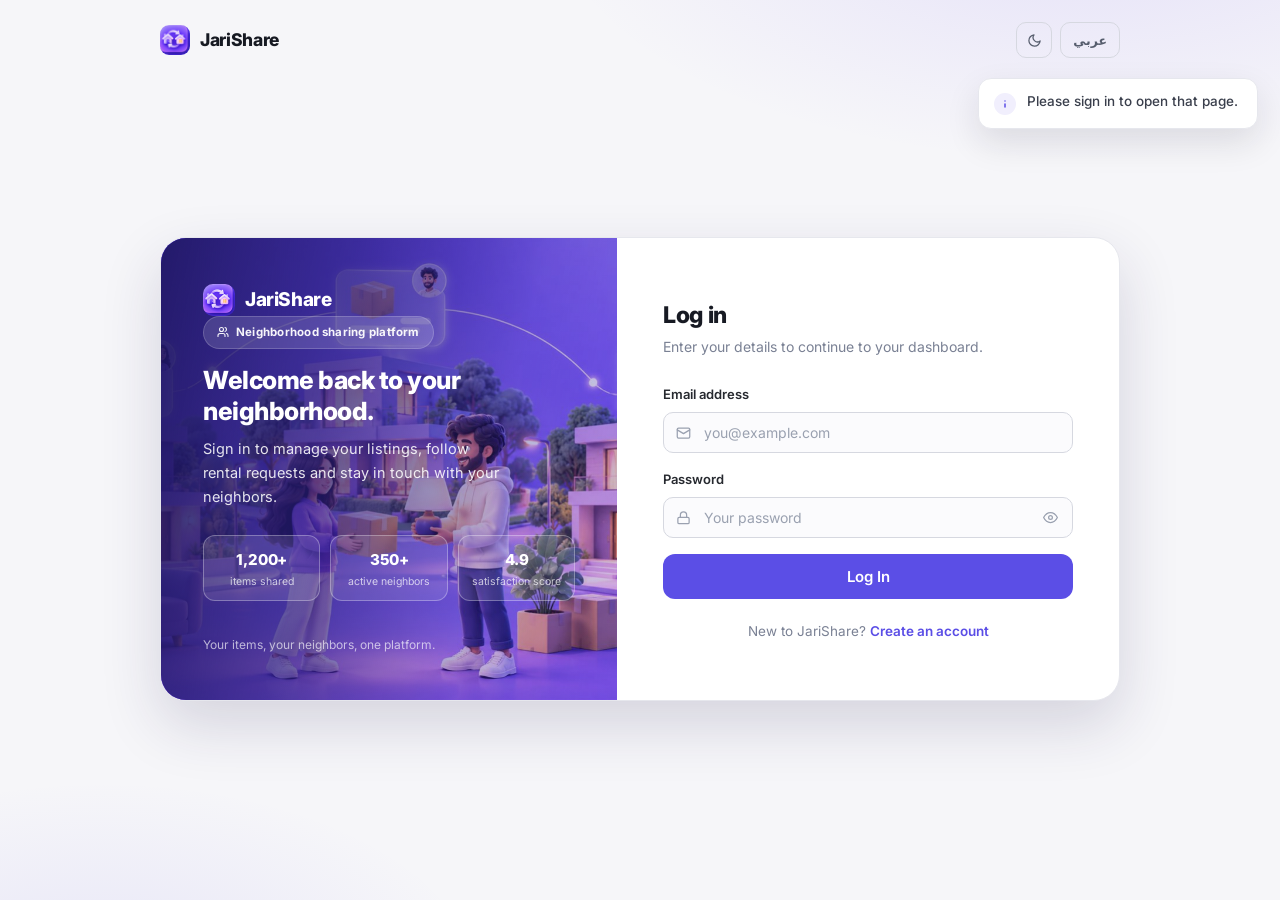
==== commit 1d2d63e8: "Use the 3D icon artwork as favicon and brand mark across the site" ====
--- a/add-item.html
+++ b/add-item.html
@@ -4,7 +4,7 @@
   <meta charset="UTF-8">
   <meta name="viewport" content="width=device-width, initial-scale=1.0">
   <title>JariShare — Post an Item</title>
-  <link rel="icon" href="data:image/svg+xml,%3Csvg xmlns='http://www.w3.org/2000/svg' viewBox='0 0 32 32'%3E%3Crect width='32' height='32' rx='8' fill='%235B4EE6'/%3E%3Cpath d='M6 16 16 8l10 8M10 15v9h12v-9' stroke='white' stroke-width='2.2' fill='none' stroke-linecap='round' stroke-linejoin='round'/%3E%3C/svg%3E">
+  <link rel="icon" type="image/png" href="images/icon.png">
   <script>
     /* Apply saved theme before first paint */
     (function () {
--- a/style.css
+++ b/style.css
@@ -272,9 +272,10 @@
 }
 .brand-mark {
   width: 30px; height: 30px; border-radius: 9px;
-  background: var(--gradient-brand);
   display: grid; place-items: center; flex: none;
-}
+  overflow: hidden;
+}
+.brand-mark img { width: 100%; height: 100%; object-fit: cover; display: block; }
 .nav-links { display: flex; align-items: center; gap: 2px; flex-wrap: wrap; }
 .nav-link {
   padding: 8px 13px; border-radius: 9px;
@@ -390,18 +391,47 @@
   padding: 46px 42px;
   display: flex; flex-direction: column;
   position: relative;
-}
+  overflow: hidden;
+}
+/* The 3D neighborhood artwork as the banner background */
+.auth-banner::before {
+  content: ""; position: absolute; inset: 0;
+  background: url("images/auth-bg.jpg") center / cover no-repeat;
+}
+/* Indigo readability layer so the white copy stays crisp over the photo */
 .auth-banner::after {
   content: ""; position: absolute; inset: 0;
-  background: radial-gradient(420px 260px at 90% 0%, rgba(255,255,255,.14), transparent 65%);
+  background: linear-gradient(102deg,
+    rgba(30, 22, 98, .95) 0%,
+    rgba(40, 30, 124, .74) 36%,
+    rgba(52, 40, 152, .36) 70%,
+    rgba(58, 45, 160, .2) 100%);
   pointer-events: none;
+}
+/* RTL text hugs the banner's right edge — mirror the shading with it */
+[dir="rtl"] .auth-banner::after {
+  background: linear-gradient(258deg,
+    rgba(30, 22, 98, .95) 0%,
+    rgba(40, 30, 124, .74) 36%,
+    rgba(52, 40, 152, .36) 70%,
+    rgba(58, 45, 160, .2) 100%);
+}
+@media (prefers-reduced-motion: no-preference) {
+  .auth-banner::before {
+    animation: bannerDrift 44s ease-in-out infinite alternate;
+    will-change: transform;
+  }
+  @keyframes bannerDrift {
+    from { transform: scale(1); }
+    to   { transform: scale(1.09) translate(1.4%, -1.6%); }
+  }
 }
 .auth-brand {
   display: inline-flex; align-items: center; gap: 10px;
   font-size: 19px; font-weight: 800; letter-spacing: -0.02em;
   position: relative; z-index: 1;
 }
-.auth-brand .brand-mark { background: rgba(255,255,255,.18); width: 32px; height: 32px; border-radius: 10px; }
+.auth-brand .brand-mark { width: 32px; height: 32px; border-radius: 10px; }
 .auth-banner-main { margin-top: auto; position: relative; z-index: 1; }
 .auth-banner-title { font-size: 25px; font-weight: 800; letter-spacing: -0.02em; margin-bottom: 10px; }
 .auth-banner-text { font-size: 14.5px; line-height: 1.65; color: rgba(255,255,255,.88); max-width: 300px; }
@@ -633,25 +663,51 @@
   margin-bottom: 26px;
 }
 .stat-card {
+  --stat-accent: var(--primary);
   background: var(--surface);
   border: 1px solid var(--border);
-  border-radius: var(--r-lg);
-  padding: 20px;
-  display: flex; flex-direction: column; gap: 12px;
-  transition: box-shadow .18s, border-color .18s;
-}
-.stat-card:hover { border-color: var(--primary-border); box-shadow: var(--shadow-md); }
-.stat-head { display: flex; align-items: center; justify-content: space-between; }
+  border-radius: 16px;
+  padding: 18px 20px 20px;
+  display: flex; flex-direction: column; gap: 10px;
+  position: relative;
+  overflow: hidden;
+  text-decoration: none;
+  transition: box-shadow .18s, border-color .18s, transform .18s;
+}
+.stat-card::before {
+  content: ""; position: absolute;
+  inset-block: 0; inset-inline-start: 0;
+  width: 3px;
+  background: linear-gradient(to bottom, transparent, var(--stat-accent) 18%, var(--stat-accent) 82%, transparent);
+  opacity: 0;
+  transition: opacity .18s;
+}
+.stat-card.ok { --stat-accent: var(--success); }
+.stat-card.warn { --stat-accent: var(--warning); }
+.stat-card:hover { border-color: var(--primary-border); box-shadow: var(--shadow-md); transform: translateY(-2px); }
+.stat-card:hover::before { opacity: 1; }
+.stat-head { display: flex; align-items: center; justify-content: space-between; gap: 10px; }
 .stat-label { font-size: 12.5px; font-weight: 600; color: var(--text-500); }
 .stat-icon {
   width: 38px; height: 38px; border-radius: 11px;
   display: grid; place-items: center;
-}
+  transition: transform .18s;
+}
+.stat-card:hover .stat-icon { transform: scale(1.06); }
 .stat-icon.primary { background: var(--primary-soft); color: var(--primary); }
 .stat-icon.success { background: var(--success-soft); color: var(--success); }
 .stat-icon.warning { background: var(--warning-soft); color: var(--warning); }
-.stat-value { font-size: 28px; font-weight: 800; color: var(--text-900); letter-spacing: -0.02em; }
-.stat-note { font-size: 12px; color: var(--text-400); }
+.stat-value { font-size: 30px; font-weight: 800; color: var(--text-900); letter-spacing: -0.02em; line-height: 1.05; }
+.stat-note {
+  font-size: 12px; color: var(--text-400);
+  display: inline-flex; align-items: center; gap: 7px;
+}
+.stat-note::before {
+  content: ""; flex: none;
+  width: 7px; height: 7px; border-radius: 50%;
+  background: var(--stat-accent);
+  opacity: .85;
+}
 
 .activity-card {
   background: var(--surface);
@@ -810,21 +866,8 @@
 .st-unavailable { background-color: var(--st-unavailable-bg); color: var(--st-unavailable-fg); background-image: var(--st-unavailable-arrow); }
 
 /* ==========================================================
-   Animated brand mark — an item traveling between two homes
-   ========================================================== */
-.logo-item { animation: logo-swap 2.9s ease-in-out infinite; }
-.logo-house-l { animation: logo-dim-l 2.9s ease-in-out infinite; }
-.logo-house-r { animation: logo-dim-r 2.9s ease-in-out infinite; }
-@keyframes logo-swap {
-  0%, 14%   { transform: translateX(0); }
-  43%, 57%  { transform: translateX(6.5px); }
-  86%, 100% { transform: translateX(0); }
-}
-@keyframes logo-dim-l { 0%, 14% { opacity: 1; } 43%, 57% { opacity: .4; } 86%, 100% { opacity: 1; } }
-@keyframes logo-dim-r { 0%, 14% { opacity: .4; } 43%, 57% { opacity: 1; } 86%, 100% { opacity: .4; } }
-@media (prefers-reduced-motion: reduce) {
-  .logo-item, .logo-house-l, .logo-house-r { animation: none; }
-}
+   Brand mark — the 3D icon artwork (images/icon.png)
+   ========================================================== */
 
 /* ==========================================================
    Navbar tools — theme & language switches
@@ -932,3 +975,132 @@
 }
 [dir="rtl"] .price-row .input { padding-right: 13px; padding-left: 58px; }
 [dir="rtl"] .price-unit { right: auto; left: 14px; }
+
+/* ==========================================================
+   Auth pages — v2 polish
+   ========================================================== */
+.banner-badge {
+  display: inline-flex; align-items: center; gap: 7px;
+  padding: 6px 13px; border-radius: 999px;
+  background: rgba(255, 255, 255, .14);
+  border: 1px solid rgba(255, 255, 255, .18);
+  font-size: 11.5px; font-weight: 700; letter-spacing: .02em;
+  color: rgba(255, 255, 255, .95);
+  margin-bottom: 16px;
+}
+.banner-badge svg { flex: none; }
+.banner-stats { display: flex; gap: 10px; margin-top: 26px; position: relative; z-index: 1; }
+.banner-stat {
+  flex: 1; text-align: center;
+  background: rgba(255, 255, 255, .14);
+  border: 1px solid rgba(255, 255, 255, .3);
+  border-radius: 14px; padding: 13px 8px 11px;
+  backdrop-filter: blur(8px);
+  -webkit-backdrop-filter: blur(8px);
+}
+.banner-stat .num { display: block; font-size: 16px; font-weight: 800; letter-spacing: -0.01em; }
+.banner-stat .lbl { display: block; margin-top: 3px; font-size: 10.5px; color: rgba(255, 255, 255, .72); line-height: 1.4; }
+
+/* Inputs with leading icons (logical props = RTL-safe) */
+.input-wrap { position: relative; }
+.input-icon {
+  position: absolute; top: 50%; inset-inline-start: 13px;
+  transform: translateY(-50%);
+  color: var(--text-400); pointer-events: none;
+  display: grid; place-items: center;
+}
+.input-wrap .input { padding-inline-start: 40px; }
+.input-wrap:has(.pass-toggle) .input { padding-inline-end: 44px; }
+.pass-toggle {
+  position: absolute; top: 50%; inset-inline-end: 8px;
+  transform: translateY(-50%);
+  width: 30px; height: 30px;
+  display: grid; place-items: center;
+  background: none; border: 0; border-radius: 8px;
+  color: var(--text-400); cursor: pointer;
+  transition: color .15s ease, background .15s ease;
+}
+.pass-toggle:hover { color: var(--primary); background: rgba(91, 78, 230, .08); }
+.pass-toggle:focus-visible { outline: 2px solid var(--primary); outline-offset: 1px; }
+.input.invalid { border-color: var(--danger-border, #E5484D); }
+.input.invalid:focus { box-shadow: 0 0 0 3px rgba(229, 72, 77, .12); }
+
+/* Password strength meter */
+.strength { display: flex; gap: 5px; margin-top: 8px; }
+.strength .seg {
+  height: 5px; flex: 1; border-radius: 999px;
+  background: var(--border);
+  transition: background .25s ease;
+}
+.strength[data-score="1"] .seg:nth-child(1) { background: var(--danger); }
+.strength[data-score="2"] .seg:nth-child(-n+2) { background: var(--warning); }
+.strength[data-score="3"] .seg { background: var(--success); }
+.strength-label { margin-top: 6px; font-size: 11.5px; color: var(--text-500); transition: color .25s ease; }
+.strength-label.w1 { color: var(--danger); }
+.strength-label.w2 { color: var(--warning); }
+.strength-label.w3 { color: var(--success); }
+
+/* Button loading state */
+.btn.loading { opacity: .78; pointer-events: none; color: transparent !important; position: relative; }
+.btn.loading::after {
+  content: ""; position: absolute;
+  top: 50%; left: 50%; margin: -9px 0 0 -9px;
+  width: 18px; height: 18px; border-radius: 50%;
+  border: 2px solid rgba(255, 255, 255, .35);
+  border-top-color: #fff;
+  animation: btnSpin .7s linear infinite;
+}
+@keyframes btnSpin { to { transform: rotate(360deg); } }
+
+/* Entrance animation (respect reduced motion) */
+@media (prefers-reduced-motion: no-preference) {
+  @keyframes authIn { from { opacity: 0; transform: translateY(12px); } }
+  .auth-card { animation: authIn .5s ease both; }
+  @keyframes bannerRise { from { opacity: 0; transform: translateY(8px); } }
+  .auth-banner-main > * { animation: bannerRise .55s ease both; }
+  .auth-banner-main > *:nth-child(2) { animation-delay: .07s; }
+  .auth-banner-main > *:nth-child(3) { animation-delay: .14s; }
+  .auth-banner-main > *:nth-child(4) { animation-delay: .21s; }
+  .auth-banner-main > *:nth-child(5) { animation-delay: .28s; }
+}
+
+/* ==========================================================
+   Auth pages — v3: minimal brand bar, lighter banner,
+   form-first on mobile
+   ========================================================== */
+.auth-page { display: flex; flex-direction: column; padding: 0 20px 26px; }
+.auth-card { margin: auto; border-radius: 26px; }
+
+.auth-topbar { width: 100%; padding: 22px 0 6px; }
+.auth-topbar-inner {
+  width: 100%; max-width: 960px; margin: 0 auto;
+  display: flex; align-items: center; justify-content: space-between; gap: 12px;
+}
+.auth-topbar .nav-brand {
+  display: inline-flex; align-items: center; gap: 10px;
+  font-size: 17.5px; font-weight: 800; letter-spacing: -0.02em;
+  color: var(--text-900); text-decoration: none;
+}
+.auth-topbar .brand-mark { width: 30px; height: 30px; border-radius: 9px; }
+
+.banner-stat {
+  background: rgba(255, 255, 255, .10);
+  border-radius: 12px; padding: 12px 8px 10px;
+  backdrop-filter: none;
+}
+.banner-stat .num { font-size: 15px; }
+
+@media (max-width: 960px) {
+  .auth-banner { padding: 30px 26px; }
+  .auth-banner-text { max-width: none; }
+  .auth-points { display: none; }
+  .banner-stats { margin-top: 20px; }
+  .banner-stat .lbl { font-size: 10px; }
+}
+@media (max-width: 640px) {
+  .auth-banner { display: none; }
+  .auth-page { padding: 0 14px 20px; }
+  .auth-topbar { padding: 16px 0 4px; }
+  .auth-title { font-size: 21px; }
+  .auth-form-side { padding: 26px 20px 24px; }
+}
